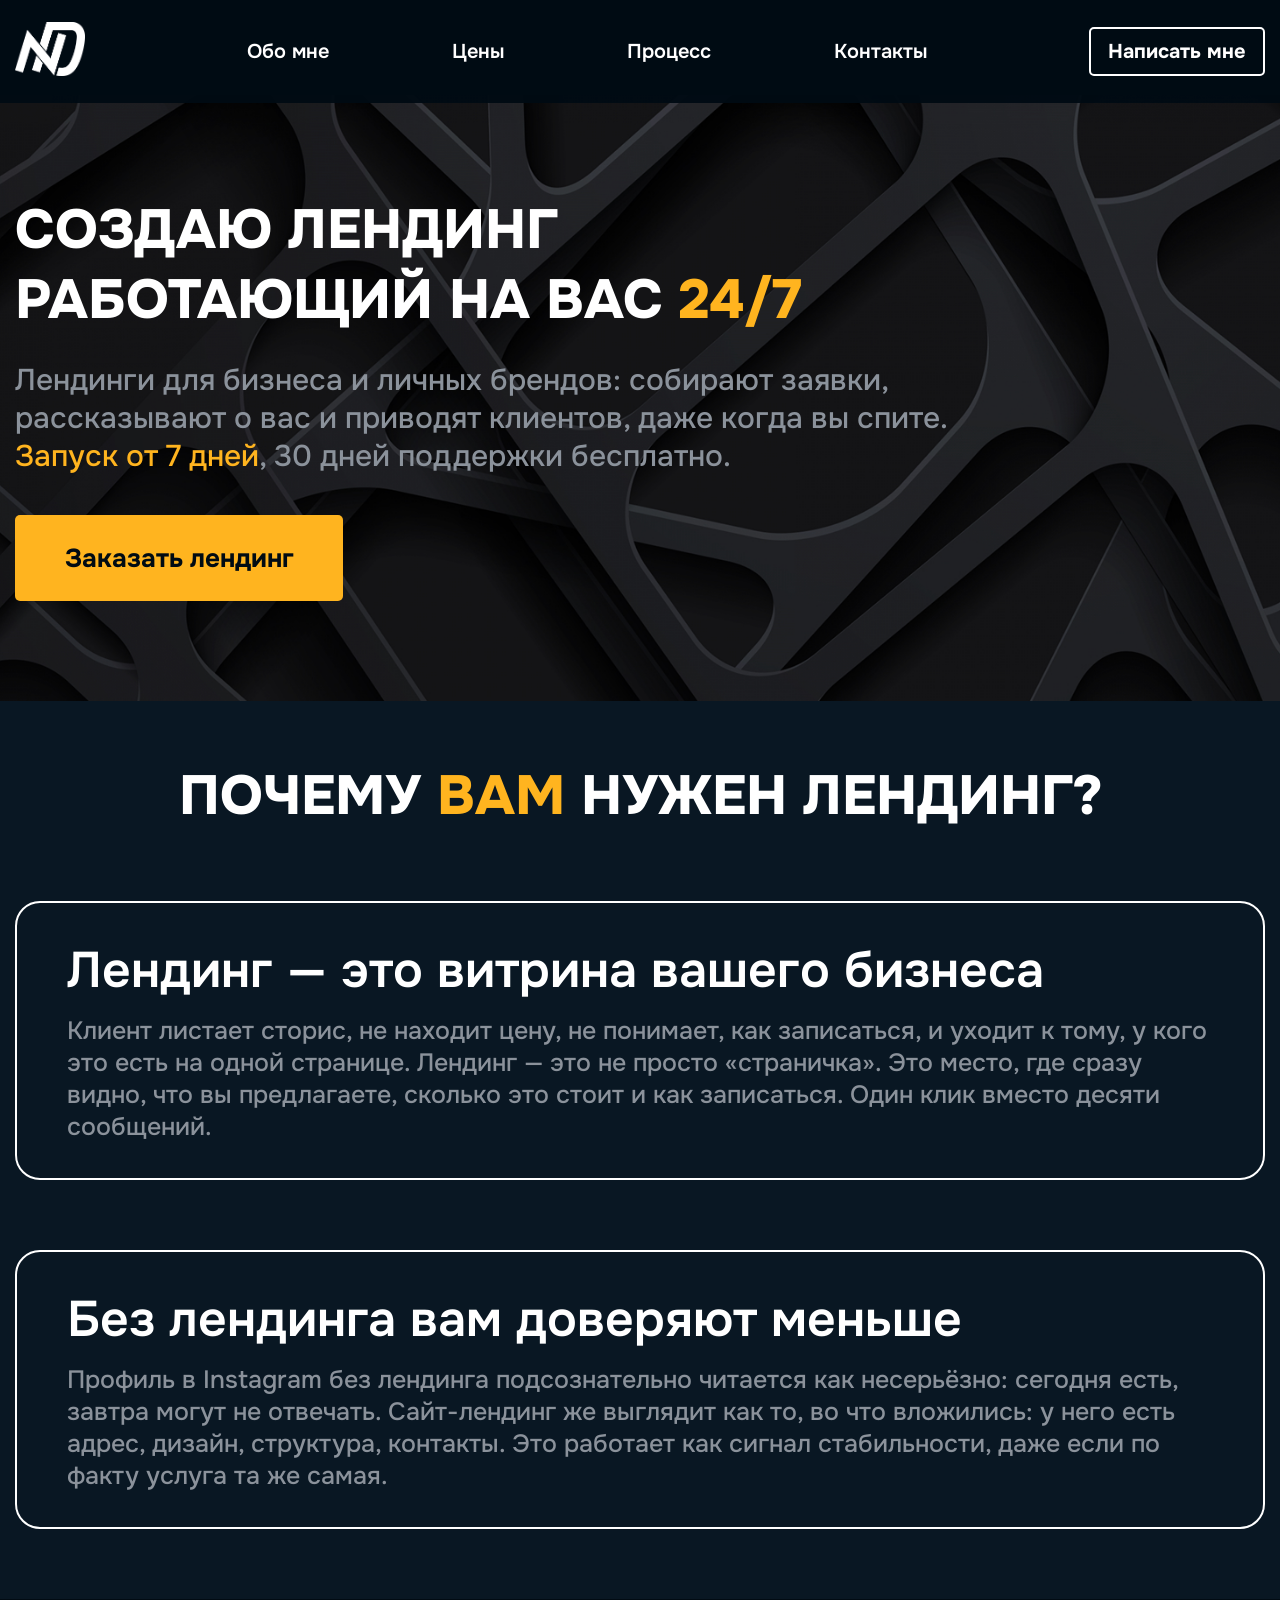
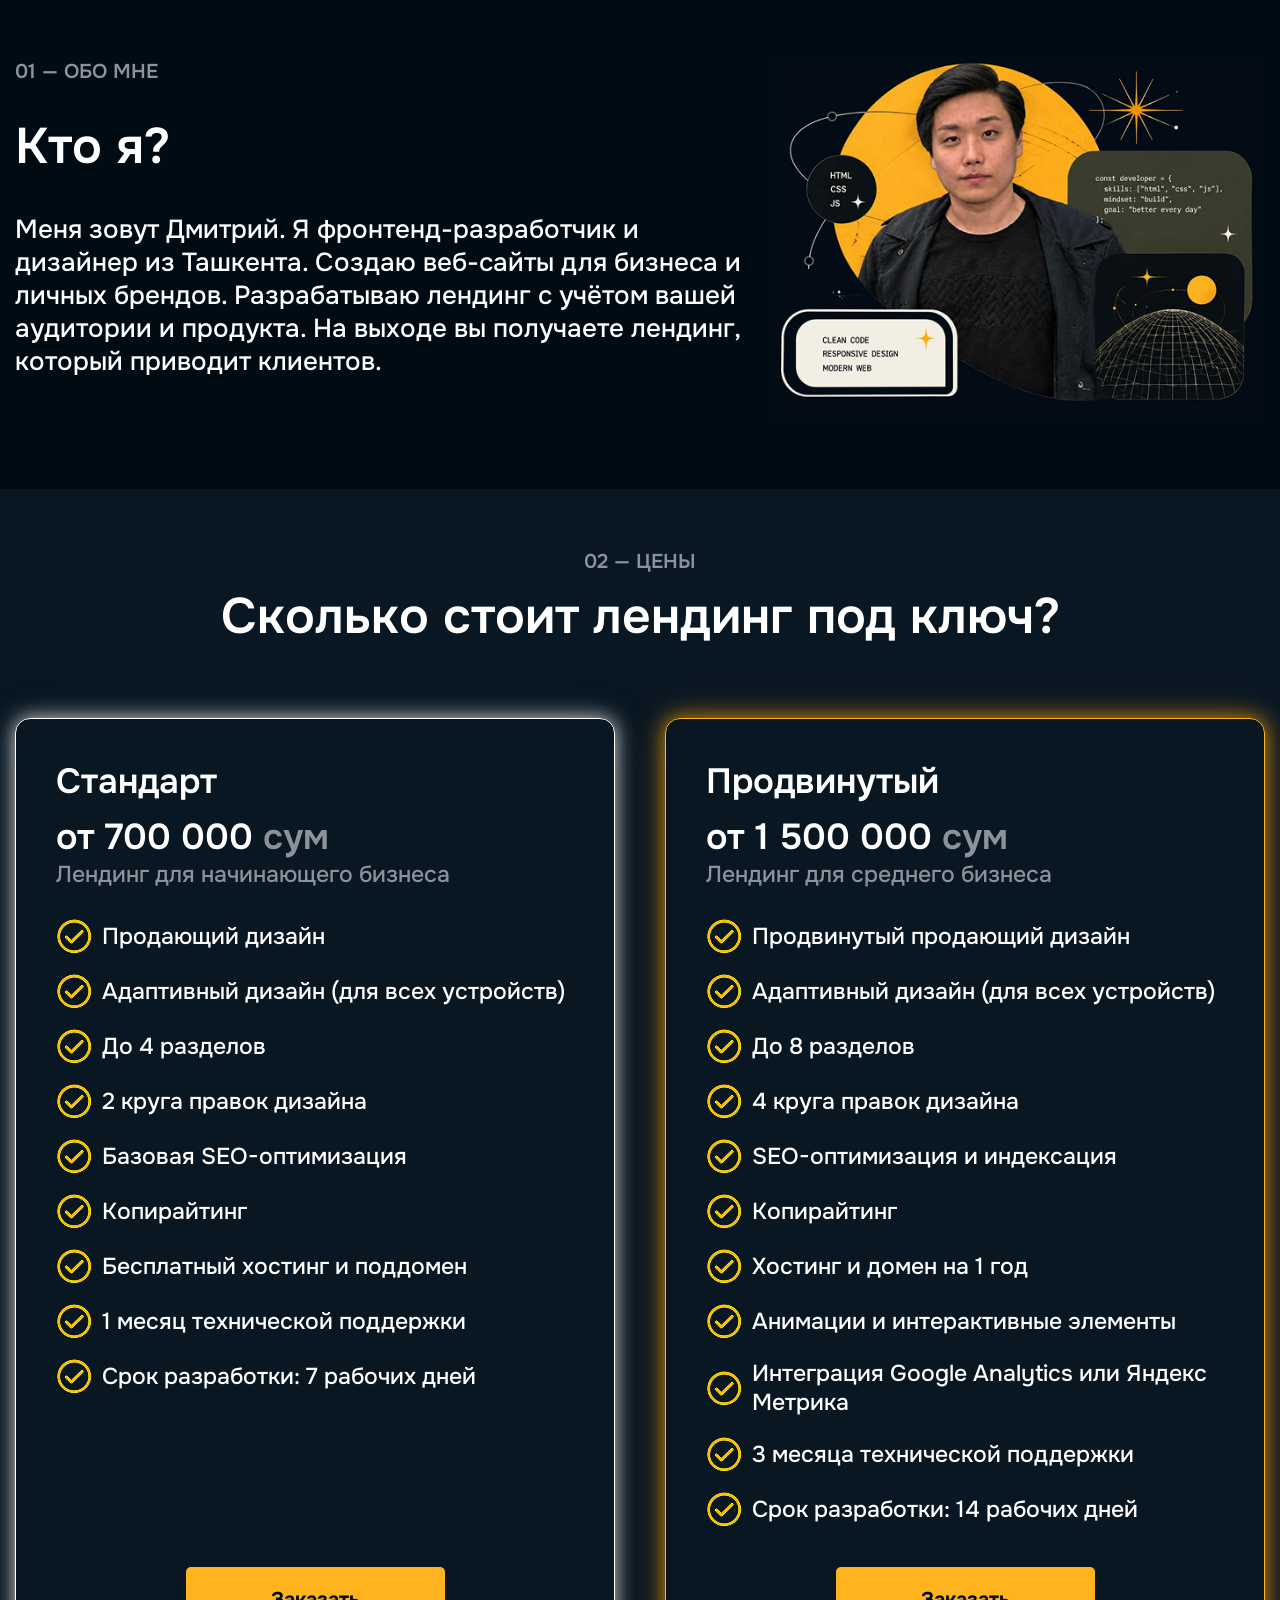
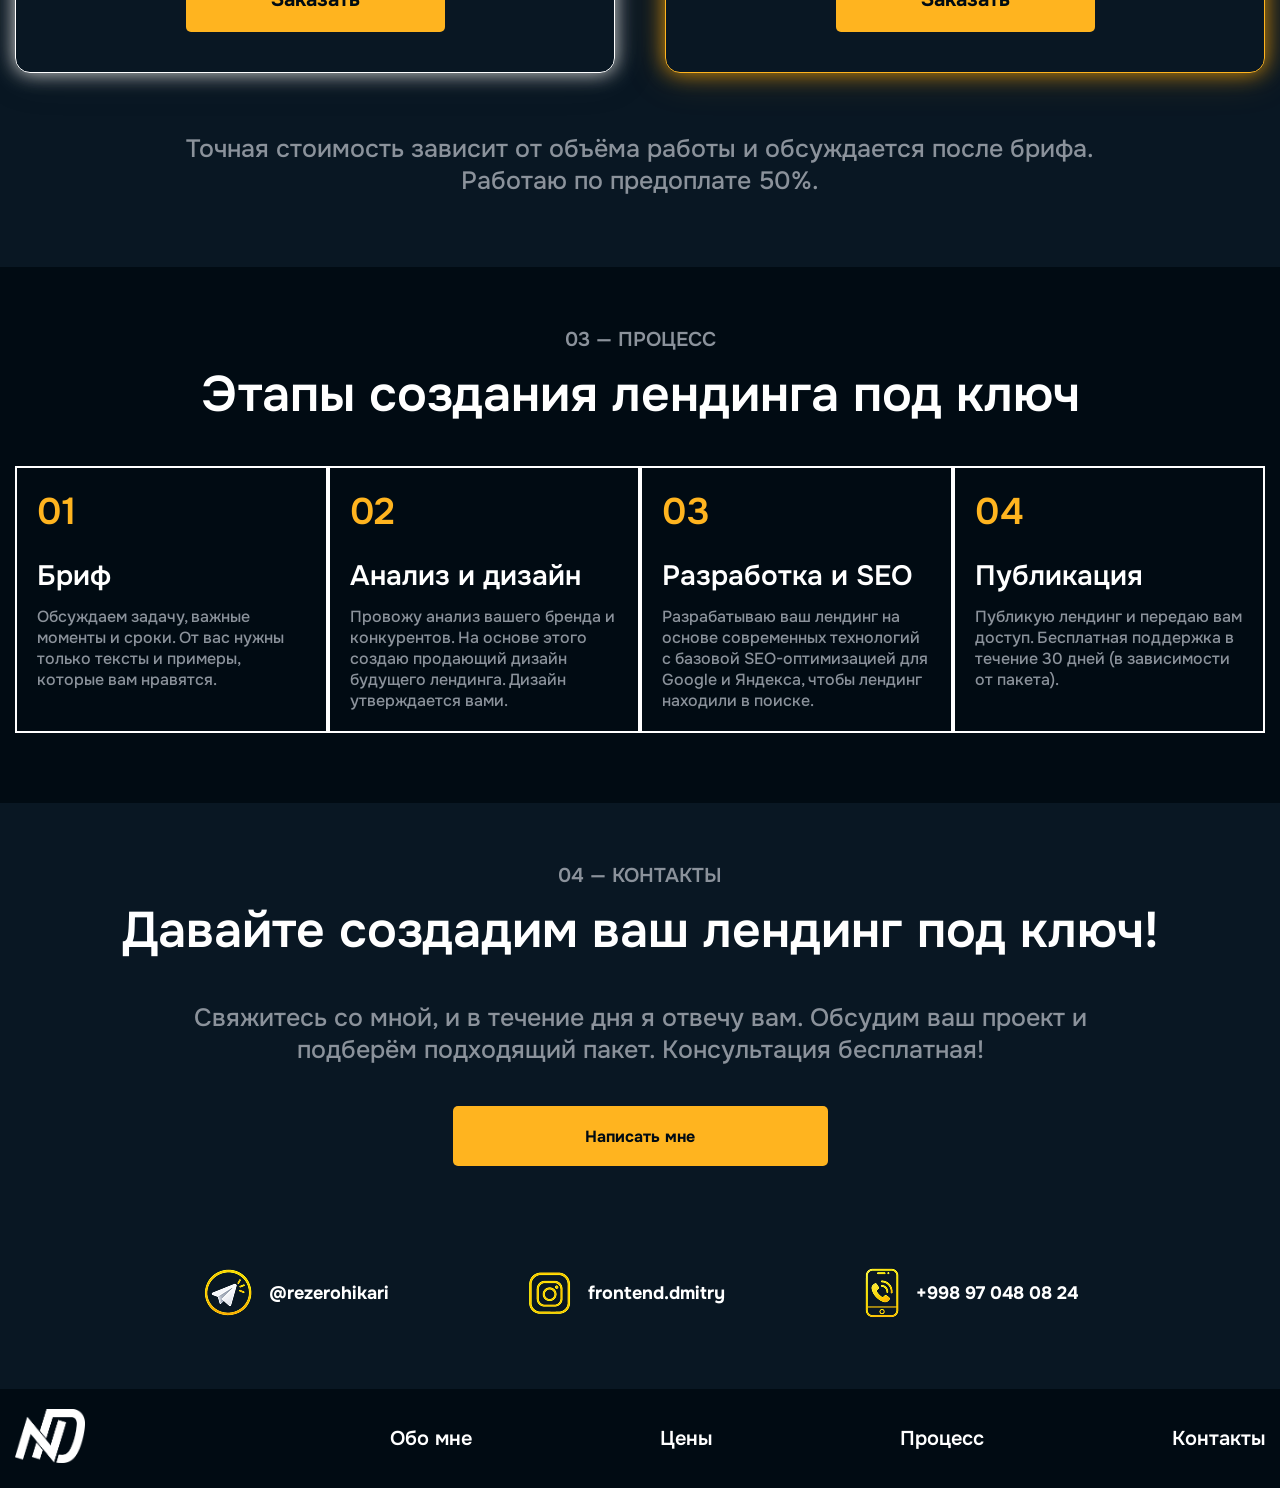
==== index.html @ b6988d95 "Fix the background and headings" ====
<!DOCTYPE html>
<html lang="ru">
<head>
    <meta charset="UTF-8">

    <meta name="google-site-verification" content="KIfWiP0WbK-60u3DD8FT5vbFdm4KnaUSmSQOxGqjL34" />
    
    <meta name="viewport" content="width=device-width, initial-scale=1.0">
    <title>Дмитрий Нам — Разработка лендингов под ключ в Ташкенте | Landing Page</title>
    <meta name="description" content="Фронтенд-разработчик и дизайнер создаёт лендинги для бизнеса: магазины, услуги, портфолио. Адаптивно, быстро, с SEO. Первая консультация бесплатна.">

    <link rel="icon" type="image/png" href="images/site-icon.png">

    <meta property="og:title" content="Дмитрий Нам — Разработка лендингов под ключ">
    <meta property="og:description" content="Создаю продающие лендинги для бизнеса и личных брендов.">
    <meta property="og:image" content="https://my-page-psi-red.vercel.app/images/preview.jpg">
    <meta property="og:url" content="https://my-page-psi-red.vercel.app/">
    <meta property="og:type" content="website">
    <link rel="canonical" href="https://my-page-psi-red.vercel.app/">
    <meta property="og:locale" content="ru_RU">

    <link rel="stylesheet" href="style.css">
    <link rel="stylesheet" href="media.css">

    <script type="application/ld+json">
    {
      "@context": "https://schema.org",
      "@type": "Person",
      "name": "Дмитрий Нам",
      "jobTitle": "Фронтенд-разработчик и дизайнер",
      "url": "https://my-page-psi-red.vercel.app/",
      "telephone": "+998970480824",
      "sameAs": [
        "https://t.me/rezerohikari",
        "https://instagram.com/frontend.dmitry"
      ]
    }
    </script>
</head>
<body>
    <header class="header">
        <div class="container header__container">
            <a href="index.html" class="header__logo-link"><img src="images/logo-light.png" alt="Нам Дмитрий" class="header__logo-img"></a>
            <button class="header__bars-btn" aria-label="Открыть меню">
                <img src="images/bars.png" class="header__bars-img" alt="">
            </button>
            <nav class="header__nav" aria-label="Основная навигация">
                <a href="#about" class="header__link">Обо мне</a>
                <!-- <a href="#portfolio" class="header__link">Портфолио</a> -->
                <a href="#pricing" class="header__link">Цены</a>
                <a href="#process" class="header__link">Процесс</a>
                <!-- <a href="#reviews" class="header__link">Отзывы</a> -->
                <a href="#contacts" class="header__link">Контакты</a>
            </nav>
            <a href="https://t.me/rezerohikari" class="header__chat-btn btn-primary" target="_blank" rel="noopener">Написать мне</a>
        </div>
    </header>

    <main>
        <section class="hero">
            <div class="container hero__container">
                <div class="hero__content">
                    <h1 class="hero__title">Создаю лендинг работающий на вас <span class="accent">24/7</span></h1>
                    <p class="hero__description">Лендинги для бизнеса и личных брендов: собирают заявки, рассказывают о вас и приводят клиентов, даже когда вы спите. <span class="accent">Запуск от 7 дней</span>, 30 дней поддержки бесплатно.</p>
                    <div class="hero__actions temporary-action">
                        <a href="https://t.me/rezerohikari" class="hero__btn hero__btn--primary" target="_blank" rel="noopener">Заказать лендинг</a>
                        <!-- <a href="#portfolio" class="hero__btn hero__btn--secondary">Мои проекты</a> -->
                    </div>
                </div>
            </div>
        </section>

        <section class="benefits section-primary">
            <div class="benefits__container container">
                <h2 class="benefits__title">Почему <span class="accent">вам</span> нужен лендинг?</h2>
                <div class="benefits__list">
                    <div class="benefits__item cursor-hover">
                        <h3 class="benefits__item-title">Лендинг — это витрина вашего бизнеса</h3>
                        <p class="benefits__item-description">Клиент листает сторис, не находит цену, не понимает, как записаться, и уходит к тому, у кого это есть на одной странице. Лендинг — это не просто «страничка». Это место, где сразу видно, что вы предлагаете, сколько это стоит и как записаться. Один клик вместо десяти сообщений.</p>
                    </div>

                    <div class="benefits__item cursor-hover">
                        <h3 class="benefits__item-title">Без лендинга вам доверяют меньше</h3>
                        <p class="benefits__item-description">Профиль в Instagram без лендинга подсознательно читается как несерьёзно: сегодня есть, завтра могут не отвечать. Сайт-лендинг же выглядит как то, во что вложились: у него есть адрес, дизайн, структура, контакты. Это работает как сигнал стабильности, даже если по факту услуга та же самая.</p>
                    </div>
                </div>
            </div>
        </section>

        <section class="about section-primary second-bg" id="about">
            <div class="container about__container">
                <div class="about__content">
                    <div class="about__info-block">
                        <p class="about__label label-primary">01 — ОБО МНЕ</p>
                        <h2 class="about__title title-primary">Кто я?</h2>
                        <p class="about__text">Меня зовут Дмитрий. Я фронтенд-разработчик и дизайнер из Ташкента. Создаю веб-сайты для бизнеса и личных брендов. Разрабатываю лендинг с учётом вашей аудитории и продукта. На выходе вы получаете лендинг, который приводит клиентов.</p>
                    </div>
                    <img src="images/about.png" alt="Дмитрий — фронтенд-разработчик и дизайнер лендингов из Ташкента" class="about__img">
                </div>

            </div>
        </section>
<!-- 
        <section class="portfolio section-primary" id="portfolio">
            <div class="portfolio__container container">
                <p class="portfolio__label label-primary">02 — ПОРТФОЛИО</p>
                <h2 class="portfolio__title title-primary">Мои проекты</h2>

                <div class="portfolio__grid">
                    <div class="portfolio__column">
                        <article class="project-card cursor-hover">
                            <div class="project-card__img-box">
                                <img src="images/project-urban.jpg" alt="Лендинг Urban Loom" class="project-card__img">
                                <div class="project-card__img-bg">
                                    <a href="#" class="project-card__img-link btn-primary">Посетить</a>
                                </div>
                            </div>
                            <div class="project-card__info">
                                <h3 class="project-card__title accent">URBAN LOOM</h3>
                                <p class="project-card__category">магазин одежды</p>
                                <p class="project-card__description">Каталог-лендинг с фильтром по категориям (худи, футболки, аксессуары), карточками товаров и кнопкой быстрого заказа через Telegram-бота вместо корзины и оплаты. </p>
                            </div>
                        </article>
                    </div>

                    <div class="portfolio__column">
                        <article class="project-card cursor-hover">
                            <div class="project-card__img-box">
                                <img src="images/project-alina.jpg" alt="Лендинг Alina Studio" class="project-card__img">
                                <div class="project-card__img-bg">
                                    <a href="#" class="project-card__img-link btn-primary">Посетить</a>
                                </div>
                            </div>
                            <div class="project-card__info">
                                <h3 class="project-card__title accent">Alina Studio</h3>
                                <p class="project-card__category">дизайнер</p>
                                <p class="project-card__description">Персональная страница-портфолио с галереей проектов до/после, фильтром по типу работ, формой заявки на консультацию с отправкой в Telegram и разделом отзывов клиентов.</p>
                            </div>
                        </article>
                    </div>

                    <div class="portfolio__column portfolio__column--last">
                        <article class="project-card cursor-hover project-card--last">
                            <div class="project-card__img-box">
                                <img src="images/project-coffe.jpg" alt="Лендинг Camden Coffee" class="project-card__img">
                                <div class="project-card__img-bg">
                                    <a href="#" class="project-card__img-link btn-primary">Посетить</a>
                                </div>
                            </div>
                            <div class="project-card__info">
                                <h3 class="project-card__title accent">Camden Coffee</h3>
                                <p class="project-card__category">кофейня</p>
                                <p class="project-card__description">Лендинг с меню (кофе, десерты, завтраки) с ценами и фото, интерактивной картой с адресом и часами работы, кнопкой брони столика через Telegram.</p>
                            </div>
                        </article>
                    </div>
                </div>
            </div>
        </section> -->

        <section class="pricing section-primary" id="pricing">
            <div class="pricing__container container">
                <p class="pricing__label label-primary">02 — ЦЕНЫ</p>
                <h2 class="pricing__title title-primary">Сколько стоит лендинг под ключ?</h2>

                <div class="pricing__grid">
                    <article class="pricing-card">
                        <h3 class="pricing-card__title">Стандарт</h3>
                        <p class="pricing-card__price">от 700 000 <span class="pricing-card__muted">сум</span></p>
                        <p class="pricing-card__description">Лендинг для начинающего бизнеса</p>

                        <ul class="pricing-card__list">
                            <li class="pricing-card__item">Продающий дизайн</li>
                            <li class="pricing-card__item">Адаптивный дизайн (для всех устройств)</li>
                            <li class="pricing-card__item">До 4 разделов</li>
                            <li class="pricing-card__item">2 круга правок дизайна</li>
                            <li class="pricing-card__item">Базовая SEO-оптимизация</li>
                            <li class="pricing-card__item">Копирайтинг</li>
                            <li class="pricing-card__item">Бесплатный хостинг и поддомен</li>
                            <li class="pricing-card__item">1 месяц технической поддержки</li>
                            <li class="pricing-card__item">Срок разработки: 7 рабочих дней</li>
                        </ul>

                        <a href="https://t.me/rezerohikari" class="pricing-card__btn btn-primary pricing-card__btn--first" target="_blank" rel="noopener">Заказать</a>
                    </article>

                    <article class="pricing-card pricing-card--accent">
                        <h3 class="pricing-card__title">Продвинутый</h3>
                        <p class="pricing-card__price">от 1 500 000 <span class="pricing-card__muted">сум</span></p>
                        <p class="pricing-card__description">Лендинг для среднего бизнеса</p>

                        <ul class="pricing-card__list">
                            <li class="pricing-card__item">Продвинутый продающий дизайн</li>
                            <li class="pricing-card__item">Адаптивный дизайн (для всех устройств)</li>
                            <li class="pricing-card__item">До 8 разделов</li>
                            <li class="pricing-card__item">4 круга правок дизайна</li>
                            <li class="pricing-card__item">SEO-оптимизация и индексация</li>
                            <li class="pricing-card__item">Копирайтинг</li>
                            <li class="pricing-card__item">Хостинг и домен на 1 год</li>
                            <li class="pricing-card__item">Анимации и интерактивные элементы</li>
                            <li class="pricing-card__item">Интеграция Google Analytics или Яндекс Метрика</li>
                            <li class="pricing-card__item">3 месяца технической поддержки</li>
                            <li class="pricing-card__item">Срок разработки: 14 рабочих дней</li>
                        </ul>

                        <a href="https://t.me/rezerohikari" class="pricing-card__btn btn-primary" target="_blank" rel="noopener">Заказать</a>
                    </article>
                </div>

                <p class="pricing__note">Точная стоимость зависит от объёма работы и обсуждается после брифа. Работаю по предоплате 50%.</p>
            </div>
        </section>

        <section class="process section-primary second-bg" id="process">
            <div class="process__container container">
                <p class="process__label label-primary">03 — ПРОЦЕСС</p>
                <h2 class="process__title title-primary">Этапы создания лендинга под ключ</h2>
                <ol class="process__steps">
                    <li class="process__step">
                        <span class="process__step-number">01</span>
                        <h3 class="process__step-title">Бриф</h3>
                        <p class="process__step-description">Обсуждаем задачу, важные моменты и сроки. От вас нужны только тексты и примеры, которые вам нравятся.</p>
                    </li>
                    <li class="process__step">
                        <span class="process__step-number">02</span>
                        <h3 class="process__step-title">Анализ и дизайн</h3>
                        <p class="process__step-description">Провожу анализ вашего бренда и конкурентов. На основе этого создаю продающий дизайн будущего лендинга. Дизайн утверждается вами.</p>
                    </li>
                    <li class="process__step">
                        <span class="process__step-number">03</span>
                        <h3 class="process__step-title">Разработка и SEO</h3>
                        <p class="process__step-description">Разрабатываю ваш лендинг на основе современных технологий с базовой SEO-оптимизацией для Google и Яндекса, чтобы лендинг находили в поиске.</p>
                    </li>
                    <li class="process__step">
                        <span class="process__step-number">04</span>
                        <h3 class="process__step-title">Публикация</h3>
                        <p class="process__step-description">Публикую лендинг и передаю вам доступ. Бесплатная поддержка в течение 30 дней (в зависимости от пакета).</p>
                    </li>
                </ol>
            </div>
        </section>

        <!-- <section class="reviews section-primary second-bg" id="reviews">
            <div class="reviews__container container">
                <p class="reviews__label label-primary">05 — ОТЗЫВЫ</p>
                <h2 class="reviews__title title-primary">Отзывы заказчиков</h2>

                <div class="reviews__slider slider">
                    <div class="reviews__slider-track track">
                        <div class="reviews__slider-item item">
                            <article class="review">
                                <header class="review__header">
                                    <img src="images/review-man.png" alt="Ангелина" class="review__avatar">
                                    <div class="review__author">
                                        <p class="review__name">Ангелина</p>
                                        <p class="review__role">Маркетолог</p>
                                    </div>
                                    <img src="images/quotes.png" alt="" class="review__quotte-icon">
                                </header>

                                <blockquote class="review__text">“Заказывала лендинг для студии. Дмитрий сам предложил структуру, всё объяснил и сдал сайт в срок. Через неделю после запуска пошли первые заявки.”</blockquote>
                            </article>
                        </div>
                        <div class="reviews__slider-item item">
                            <article class="review">
                                <header class="review__header">
                                    <img src="images/review-girl.png" alt="Ангелина" class="review__avatar">
                                    <div class="review__author">
                                        <p class="review__name">Тимур</p>
                                        <p class="review__role">Фотограф</p>
                                    </div>
                                    <img src="images/quotes.png" alt="" class="review__quotte-icon">
                                </header>

                                <blockquote class="review__text">“Нужна была страница, где будут мои работы и контакты. Получилось аккуратно и понятно, а на телефоне выглядит так же хорошо, как на компьютере. Правки внёс быстро.”</blockquote>
                            </article>
                        </div>
                    </div>

                    <div class="reviews__slider-actions actions">
                        <button class="reviews__slider-btn prev-btn"><img src="images/btn-prev.png" alt="Назад" class="reviews__slider-icon"></button>
                        <button class="reviews__slider-btn next-btn"><img src="images/btn-next.png" alt="Вперед" class="reviews__slider-icon"></button>
                    </div>
                </div>
            </div>
        </section> -->

        <section class="contacts section-primary" id="contacts">
            <div class="contacts__container container">
                <p class="contacts__label label-primary">04 — КОНТАКТЫ</p>
                <h2 class="contacts__title title-primary">Давайте создадим ваш лендинг под ключ!</h2>
                <p class="contacts__subtitle">Свяжитесь со мной, и в течение дня я отвечу вам. Обсудим ваш проект и подберём подходящий пакет. Консультация бесплатная!</p>
                <div class="contacts__actions temporary-action">
                    <a href="https://t.me/rezerohikari" class="contacts__btn btn-primary contacts__btn--accent" target="_blank" rel="noopener">Написать мне</a>
                    <!-- <a href="#portfolio" class="contacts__btn btn-primary">Посмотреть проекты</a> -->
                </div>

                <ul class="contacts__list">
                    <li class="contacts__item">
                        <img src="images/contacts-telegram.png" alt="" class="contacts__icon">
                        <a href="https://t.me/rezerohikari" class="contacts__link" target="_blank" rel="noopener">@rezerohikari</a>
                    </li>

                    <li class="contacts__item">
                        <img src="images/contacts-instagram.png" alt="" class="contacts__icon">
                        <a href="https://www.instagram.com/frontend.dmitry" class="contacts__link" target="_blank" rel="noopener">frontend.dmitry</a>
                    </li>

                    <li class="contacts__item">
                        <img src="images/contacts-phone.png" alt="" class="contacts__icon">
                        <a href="tel:+998970480824" class="contacts__link">+998 97 048 08 24</a>
                    </li>
                </ul>
            </div>
        </section>
    </main>

    <footer class="footer second-bg">
        <div class="footer__container container">
            <a href="index.html" class="footer__logo-link"><img src="images/logo-light.png" alt="Нам Дмитрий" class="footer__logo-img"></a>
            <nav class="footer__nav" aria-label="Навигация в подвале сайта">
                <a href="#about" class="footer__link">Обо мне</a>
                <!-- <a href="#portfolio" class="footer__link">Портфолио</a> -->
                <a href="#pricing" class="footer__link">Цены</a>
                <a href="#process" class="footer__link">Процесс</a>
                <!-- <a href="#reviews" class="footer__link">Отзывы</a> -->
                <a href="#contacts" class="footer__link">Контакты</a>
            </nav>
        </div>
    </footer>
    <script src="script.js"></script>
</body>
</html>
---- style.css ----
@font-face {
    font-family: 'Onest';
    src: url(fonts/Onest-Regular.ttf) format('truetype');
    font-weight: 400;
}

@font-face {
    font-family: 'Onest';
    src: url(fonts/Onest-Medium.ttf) format('truetype');
    font-weight: 500;
}

@font-face {
    font-family: 'Onest';
    src: url(fonts/Onest-Bold.ttf) format('truetype');
    font-weight: 700;
}

@font-face {
    font-family: 'Onest';
    src: url(fonts/Onest-SemiBold.ttf) format('truetype');
    font-weight: 600;
}

@font-face {
    font-family: 'Onest';
    src: url(fonts/Onest-ExtraBold.ttf) format('truetype');
    font-weight: 800;
}

:root {
    --bg-primary: #010B13;
    --bg-secondary: #091723;
    --accent: #FFB41F;
    --text-muted: #8B929B;
    --text-primary: #fff;
    --slide-preview: 1;
}

* {
    margin: 0;
    padding: 0;
    box-sizing: border-box;
    font-family: inherit;
}

ul, ol, li {
    list-style: none;
}

a {
    text-decoration: none;
}

body {
    font-family: "Onest";
    background: var(--bg-secondary);
    padding-top: 95px;
    color: var(--text-muted);
    font-weight: 500;
}

.section-primary {
    padding: 40px 0 50px;
}

.container {
    max-width: 1280px;
    padding: 0 15px;
    margin: 0 auto;
}

.btn-primary {
    padding: 10px 17px;
    background: none;
    border: 2px solid var(--text-primary);
    border-radius: 5px;
    color: var(--text-primary);
    font-weight: 700;
    font-size: 20px;
    transition: 0.3s;
    cursor: pointer;
}

.label-primary {
    font-size: 20px;
    font-weight: 600;
    text-align: center;
}

.title-primary {
    font-size: 35px;
    font-weight: 600;
    color: var(--text-primary);
    margin: 10px 0 40px;
    text-align: center;
}

.second-bg {
    background: var(--bg-primary);
}

.cursor-hover {
    transition: 0.3s;
}

.cursor-hover:hover {
    border-color: var(--accent);
    box-shadow: 
    0 0 20px rgba(255, 165, 0, 0.5),
    0 0 40px rgba(255, 165, 0, 0.25);
    transform: scale(1.03);
}

.slider {
    overflow: hidden;
}

.track {
    display: flex;
    transition: 0.3s;
}

.item {
    width: 100%;
    flex-shrink: 0;
    display: flex;
    justify-content: center;
    align-items: center;
}


/* header------------------------------------------------ */
.header__chat-btn {display: none;}

.header {
    background: #010b13f3;
    width: 100%;
    padding-top: 18px;
    position: fixed;
    left: 0;
    top: 0;
    z-index: 999;
}

.header__bars-btn {
    background: none;
    border: none;
    margin-right: 15px;
    cursor: pointer;
}

.header__container {
    display: flex;
    align-items: center;
    flex-wrap: wrap;
    justify-content: space-between;
    padding: 0;
}

.header__nav {
    width: 100%;
    margin-top: 18px;
    display: flex;
    flex-direction: column;
    height: 0;
    overflow: hidden;
    transition: 0.5s;
}

.header__link {
    padding: 16px;
    border-bottom: 2px solid var(--text-muted);
    color: var(--text-primary);
    font-size: 20px;
    font-weight: 600;
    cursor: pointer;
    transition: 0.3s;
}

.header__link:hover {
    color: var(--accent);
}

.header__link:first-child {
    border-top: 2px solid var(--text-muted);
}

.header__logo-link {
    margin-left: 15px;
}

.header__logo-img,
.footer__logo-img {
    width: 70px;

}
.header__bars-img {
    width: 50px;
}


/* hero------------------------------------------------ */

.hero {
    background: url(images/hero-bg.jpg) center center / cover no-repeat;
    padding: 60px 0;
}

.hero__title {
    color: var(--text-primary);
    text-transform: uppercase;
    font-size: 34px;
    font-weight: 800;
    max-width: 580px;
}

.accent {
    color: var(--accent);
}

.hero__description {
    font-size: 22px;
    margin: 26px 0 40px;
}

.hero__btn {
    background: none;
    border: 3px solid var(--text-primary);
    width: 45%;
    height: 55px;
    display: flex;
    align-items: center;
    justify-content: center;
    border-radius: 5px;
    font-weight: 700;
    color: var(--text-primary);
}

.hero__btn--primary {
    border: none;
    background: var(--accent);
    color: var(--bg-primary);
}

.hero__actions {
    display: flex;
    justify-content: space-between;
}

.hero__content {
    max-width: 934px;
}


/* benefits------------------------------------------------ */
.benefits__title {
    font-size: 32px;
    font-weight: 800;
    color: var(--text-primary);
    text-align: center;
    text-transform: uppercase;
}

.benefits__item {
    padding: 23px 16px;
    border: 2px solid var(--text-primary);
    border-radius: 25px;
    margin-top: 25px;
}

.benefits__item-title {
    font-size: 24px;
    font-weight: 600;
    color: var(--text-primary);
}

.benefits__item-description {
    margin-top: 13px;
}


/* about------------------------------------------------ */
.about__text {
    font-size: 18px;
    color: var(--text-primary);
    margin-bottom: 34px;
}

.about__img {
    width: 100%;
    height: auto;
    display: block;
    max-width: 500px;
    margin: 0 auto;
}


/* portfolio------------------------------------------------ */

.project-card__img {
    width: 100%;
    height: auto;
    display: block;
}

.project-card {
    border-radius: 15px;
    overflow: hidden;
    border: 1px solid var(--text-primary);
}

.project-card__info {
    padding: 15px;
}

.project-card__title,
.project-card__category {
    font-size: 22px;
    font-weight: 600;
    line-height: 25px;
}

.project-card__category {
    color: var(--text-primary);
    margin-bottom: 15px;
}

.portfolio__column:not(:last-child) {
    margin-bottom: 40px;
}

.project-card__img-box {
    position: relative;
}

.project-card__img-bg {
    position: absolute;
    width: 100%;
    height: 100%;
    top: 0;
    left: 0;
    background: #010b13a0;
    display: flex;
    justify-content: center;
    align-items: end;
    opacity: 0;
    transition: 0.3s;
}

.project-card__img-link {
    margin-bottom: 25px;
    background: var(--accent);
    color: var(--bg-primary);
    border: none;
    pointer-events: none;
    padding: 10px 50px;
}

.project-card:hover .project-card__img-bg {
    opacity: 1;
}

.project-card:hover .project-card__img-link {
    pointer-events: auto;
}


/* pricing------------------------------------------------ */
.pricing-card {
    padding: 25px;
    border: 1px solid var(--text-primary);
    border-radius: 15px;
    box-shadow: 
    0 0 20px rgba(229, 228, 226, 0.936),
    0 0 40px rgba(69, 67, 64, 0.25);
    transition: 0.3s;
}

.pricing-card:hover {
    transform: scale(1.03);
}

.pricing-card__title {
    font-size: 28px;
    font-weight: 600;
    color: var(--text-primary);
}

.pricing-card__price {
    font-size: 30px;
    font-weight: 600;
    color: var(--text-primary);
    margin-top: 10px;
}

.pricing-card__muted {
    color: var(--text-muted);
}

.pricing-card__list {
    margin-top: 30px;
}

.pricing-card__item {
    color: var(--text-primary);
    display: flex;
    align-items: center;
    font-size: 16px;
}

.pricing-card__item:not(:last-child) {
    margin-bottom: 20px;
}

.pricing-card__item::before {
    content: url(images/pricing-icon.png);
    line-height: 0;
    margin-right: 10px;
}

.pricing-card__btn {
    margin: 40px auto 0;
    display: block;
    width: 50%;
    display: flex;
    justify-content: center;
    color: var(--bg-primary);
    background: var(--accent);
    border: none;
}

.pricing-card--accent {
    border-color: var(--accent);
    box-shadow: 
    0 0 20px rgba(255, 166, 0, 0.732),
    0 0 40px rgba(255, 165, 0, 0.25);
    margin-top: 40px;
}

.pricing__note {
    margin-top: 50px;
    text-align: center;
}

.pricing__grid {
    margin-top: 40px;
}

.pricing-card__btn:hover {
    background: var(--text-primary);
}


/* process------------------------------------------------ */
.process__step {
    padding: 20px;
    border: 2px solid var(--text-primary);
    transition: 0.3s;
}

.process__step-number {
    font-weight: 600;
    font-size: 37px;
    color: var(--accent);
}

.process__step-title {
    font-weight: 600;
    font-size: 28px;
    margin: 23px 0 12px;
    color: var(--text-primary);
}

.process__step:hover {
    background: var(--accent);
}

.process__step:hover .process__step-title,
.process__step:hover .process__step-number,
.process__step:hover .process__step-description {
    color: var(--bg-primary);
}


/* reviwes------------------------------------------------ */
.review {
    border: 2px solid var(--text-primary);
    border-radius: 10px;
    padding: 15px;
}

.review__header {
    display: flex;
    align-items: center;
    margin-bottom: 20px;
}

.review__avatar {
    height: 50px;
    margin-right: 10px;
}


.review__quotte-icon {
    height: 30px;
    margin-left: auto;
}

.review__name {
    color: var(--accent);
}

.review__role {
    color: var(--text-primary);
}

.reviews__slider-btn {
    border: 3px solid var(--accent);
    border-radius: 50%;
    height: 80px;
    width: 80px;
    display: flex;
    justify-content: center;
    align-items: center;
    background: none;
    transition: 0.3s;
}

.reviews__slider-btn:hover {
    border-color: var(--text-primary);
}

.reviews__slider-actions {
    margin: 40px auto 0;
    width: 210px;
    display: flex;
    justify-content: space-between;
}


/* contacts------------------------------------------------ */
.contacts__title {
    font-size: 30px;
}

.contacts__subtitle {
    font-size: 20px;
    text-align: center;
}

.contacts__btn {
    width: 45%;
    display: block;
    font-size: 16px;
    display: flex;
    justify-content: center;
    align-items: center;
    text-align: center;
}

.contacts__actions {
    display: flex;
    justify-content: space-between;
    margin-top: 40px;
}

.contacts__btn--accent {
    background: var(--accent);
    color: var(--bg-primary);
    border: none;
}

.contacts__link {
    color: var(--text-primary);
    font-weight: 700;
    font-size: 18px;
    margin-left: 15px;
}

.contacts__item {
    display: flex;
    align-items: center;
}

.contacts__item:not(:last-child) {
    margin-bottom: 20px;
}

.contacts__list {
    width: 241px;
    margin: 0 auto;
    margin-top: 50px;
}


/* footer------------------------------------------------ */
.footer {
    padding: 20px 0;
}

.footer__container {
    display: flex;
    justify-content: center;
}

.footer__nav {
    display: none;
}




.temporary-action {
    justify-content: center;
}
---- media.css ----
@media (min-width: 480px) {
    .contacts__btn {
        height: 60px;
    }
}

@media (min-width: 640px) {
    .portfolio__grid {
        display: grid;
        grid-template-columns: 1fr 1fr;
        gap: 20px;
    }

    .portfolio__column--last {
        grid-column: 1 / span 2;
        justify-items: center;
    }

    .project-card--last {
        width: 50%;
    }

    .portfolio .portfolio__column {
        margin: 0;
    }

    .project-card {
        height: 440px;
    }

    .project-card__info {
        padding: 20px;
    }

    .pricing-card__title {
        font-size: 35px;
    }

    .pricing-card__price {
        font-size: 36px;
    }

    .pricing-card__description,
    .pricing-card__item {
        font-size: 23px;
    }

    .pricing-card__btn {
        padding: 20px 0;
    }

    .pricing__note {
        font-size: 25px;
    }

    .process__steps {
        display: grid;
        grid-template-columns: 1fr 1fr;
    }

    .review__name,
    .review__role {
        font-size: 28px;
    }

    .review__text {
        font-size: 23px;
    }

    .review__avatar {
        height: 75px;
    }

    .review__quotte-icon {
        height: 40px;
    }

    .review {
        padding: 25px;
    }

    .contacts__btn {
        width: 30%;
        margin: 0 20px;
    }

    .contacts__actions {
        justify-content: center;
    }

    .contacts__list {
        display: flex;
        justify-content: space-between;
        align-items: center;
        width: 100%;
        margin-top: 100px;
    }

    .contacts .contacts__item {
        margin: 0;
    }
}

@media (min-width: 768px) {
    .title-primary {
        font-size: 50px;
    }

    .hero__actions {
        justify-content: start;
    }

    .hero__btn--primary {
        margin-right: 60px;
    }

    .hero__btn {
        width: 300px;
        height: 75px;
        font-size: 25px;
    }

    .hero__title {
        font-size: 44px;
        max-width: 628px;
    }

    .hero__description {
        font-size: 27px;
    }

    .hero {
        padding: 80px 0;
    }

    .benefits__title {
        font-size: 40px;
    }

    .benefits__item-title {
        font-size: 35px;
    }

    .benefits__item-description {
        font-size: 20px;
    }

    .benefits__item {
        margin-top: 40px;
        padding: 30px 20px;
    }

    .about__text {
        font-size: 20px;
        margin: 0;
    }

    .about__img {
        max-width: none;
    }

    .about__content {
        display: grid;
        grid-template-columns: 1.5fr 1fr;
        gap: 20px;
        align-items: center;
    }

    .about__title,
    .about__label {
        text-align: left;
    }

    .about__title {
        margin: 30px 0 35px;
    }

    .portfolio__grid {
        grid-template-columns: repeat(3, 1fr);
    }

    .portfolio__column--last {
        grid-column: auto;
    }

    .project-card--last {
        width: auto;
    }

    .pricing__grid {
        display: grid;
        grid-template-columns: 1fr 1fr;
        gap: 20px;
    }

    .pricing-card--accent {
        margin: 0;
    }

    .pricing-card {
        display: flex;
        flex-direction: column;
    }

    .pricing-card__btn--first {
        margin-top: auto;
    }

    .contacts__subtitle {
        font-size: 25px;
        max-width: 931px;
        margin: 0 auto;
    }

    .footer__nav {
        display: flex;
        justify-content: space-between;
        width: 80%;
    }

    .footer__link {
        color: var(--text-primary);
        font-weight: 600;
        transition: 0.3s color;
        font-size: 20px;
    }

    .footer__link:hover {
        color: var(--accent);
    }

    .footer__container {
        justify-content: space-between;
        align-items: center;
    }
}

@media (min-width: 1024px) {
    .section-primary {
        padding: 60px 0 70px;
    }

    .title-primary {
        font-size: 50px;
    }

    .header {
        padding: 22px 0;
    }

    .header__container {
        padding: 0 15px;
    }

    .header__logo-link {
        margin: 0;
    }

    .header__nav {
        height: auto !important;
        margin: 0;
        flex-direction: row;
        width: 680px;
        justify-content: space-between;
    }

    .header__link {
        padding: 0;
        border: none !important;
    }

    .header__bars-btn {display: none;}
    .header__chat-btn {display: block;}

    .header__chat-btn:hover {
        background: var(--text-primary);
        color: var(--bg-primary);
    }

    .hero__btn {
        width: 328px;
        height: 86px;
        font-size: 26px;
    }

    .hero__title {
        font-size: 55px;
        max-width: 100%;
    }

    .hero__description {
        font-size: 30px;
    }

    .hero {
        padding: 100px 0;
    }

    .benefits__title {
        font-size: 55px;
    }

    .benefits__item {
        margin-top: 70px;
        padding: 35px 50px;
    }

    .benefits__item-title {
        font-size: 50px;
    }

    .benefits__item-description {
        font-size: 25px;
    }
    
    .about__content {
        align-items: start;
    }

    .about__text {
        font-size: 26px;
    }

    .project-card {
        height: 460px;
    }

    .pricing__grid {
        gap: 50px;
    }

    .pricing-card {
        padding: 40px;
    }

    .pricing__grid {
        margin-top: 70px;
    }

    .pricing__note {
        max-width: 930px;
        margin: 60px auto 0;
    }

    :root {
            --slide-preview: 2;
    }

    .item {
        width: 50%;
    }

    .review {
        margin: 0 10px;
        height: 296px;
    }

    .contacts__list {
        width: 70%;
    }

    .footer__nav {
        width: 70%;
    }

}

@media (min-width: 1280px) {
    .process__steps {
        grid-template-columns: repeat(4, 1fr);
    }
}

@media (min-width: 1536px) { /* большие экраны */ }
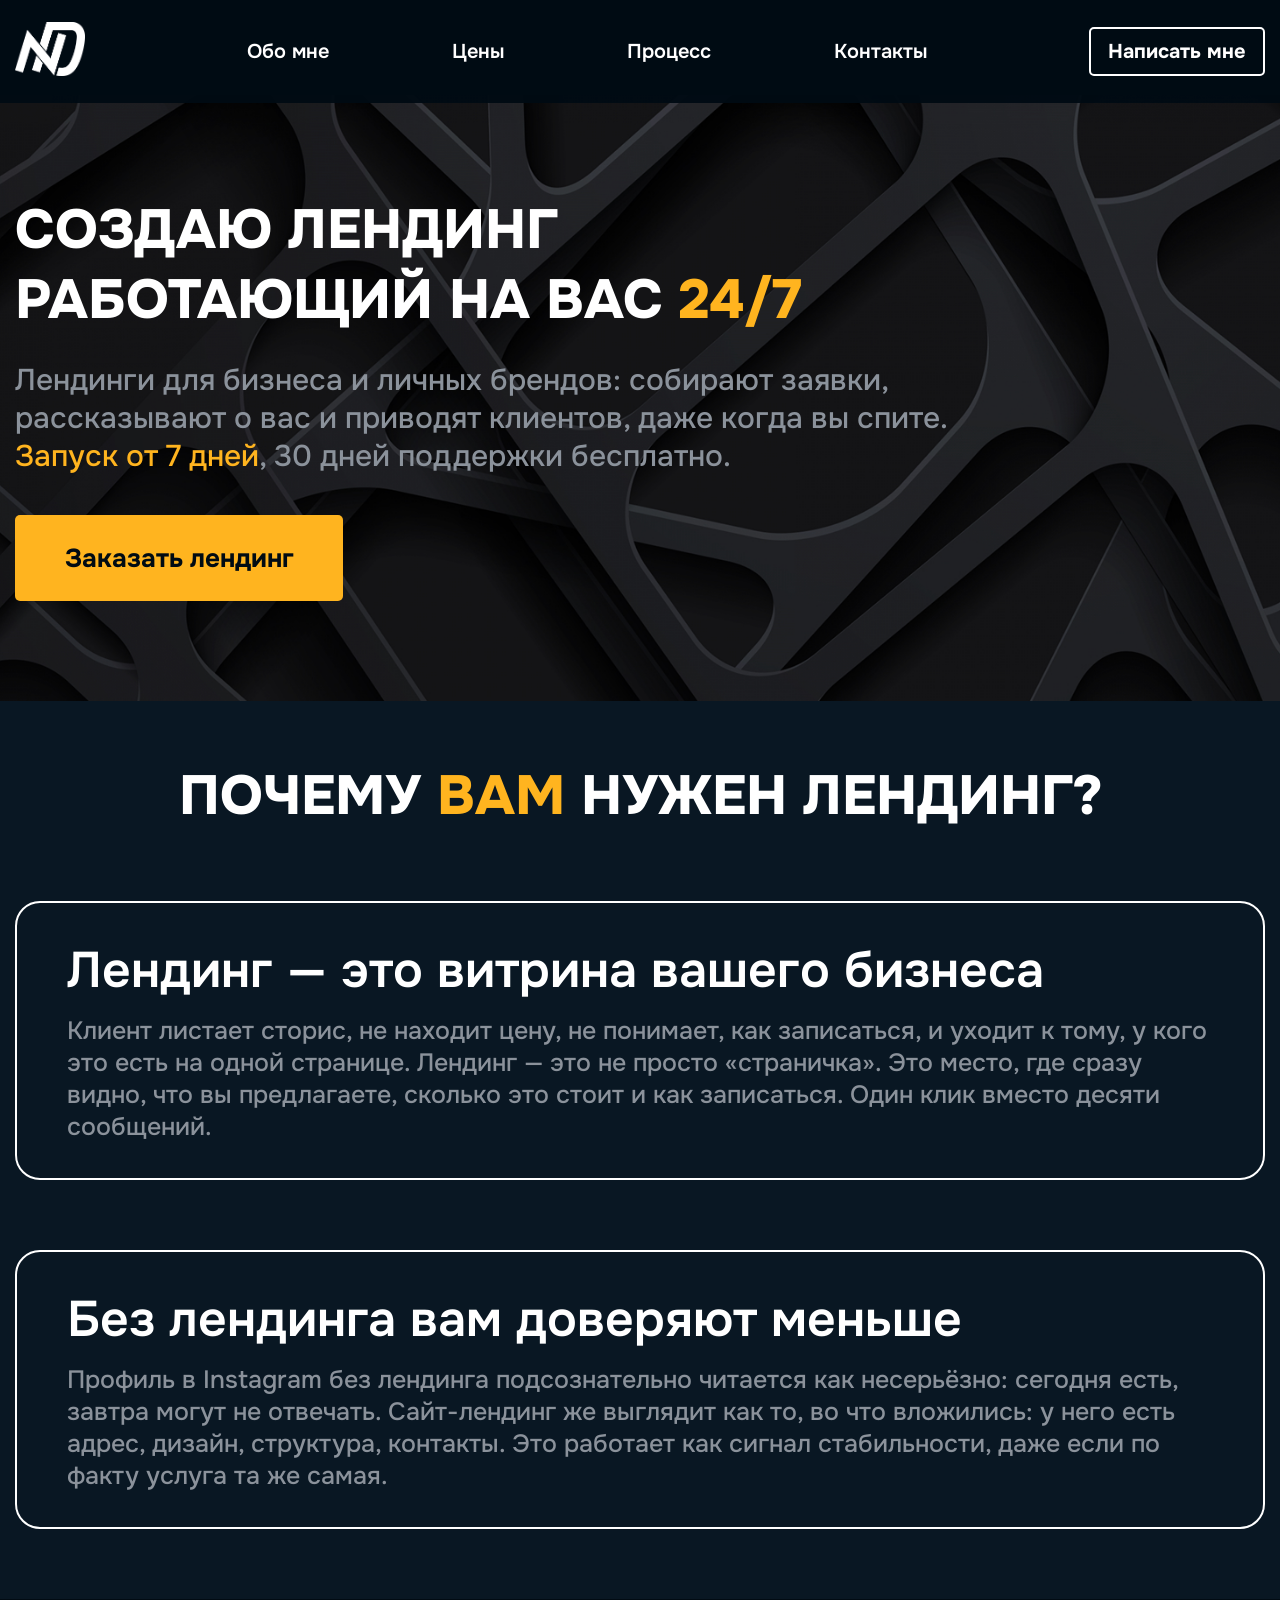
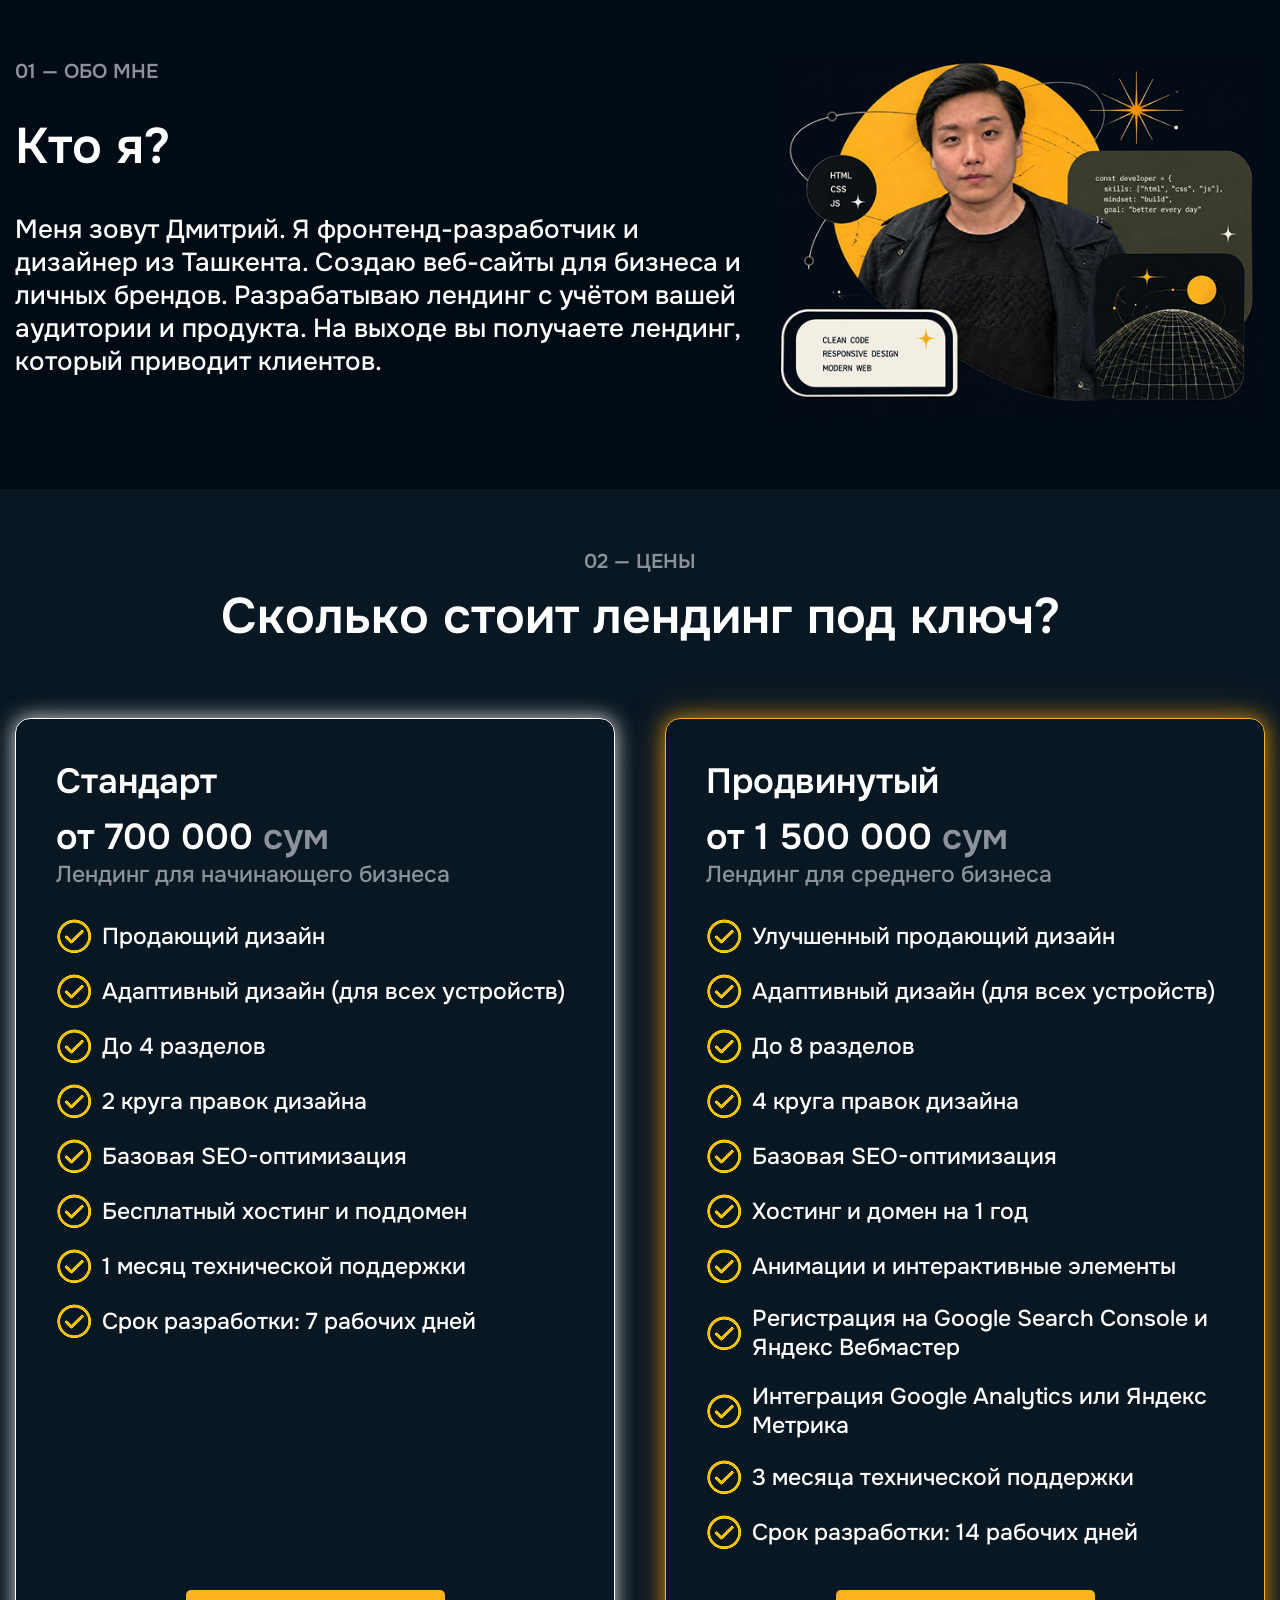
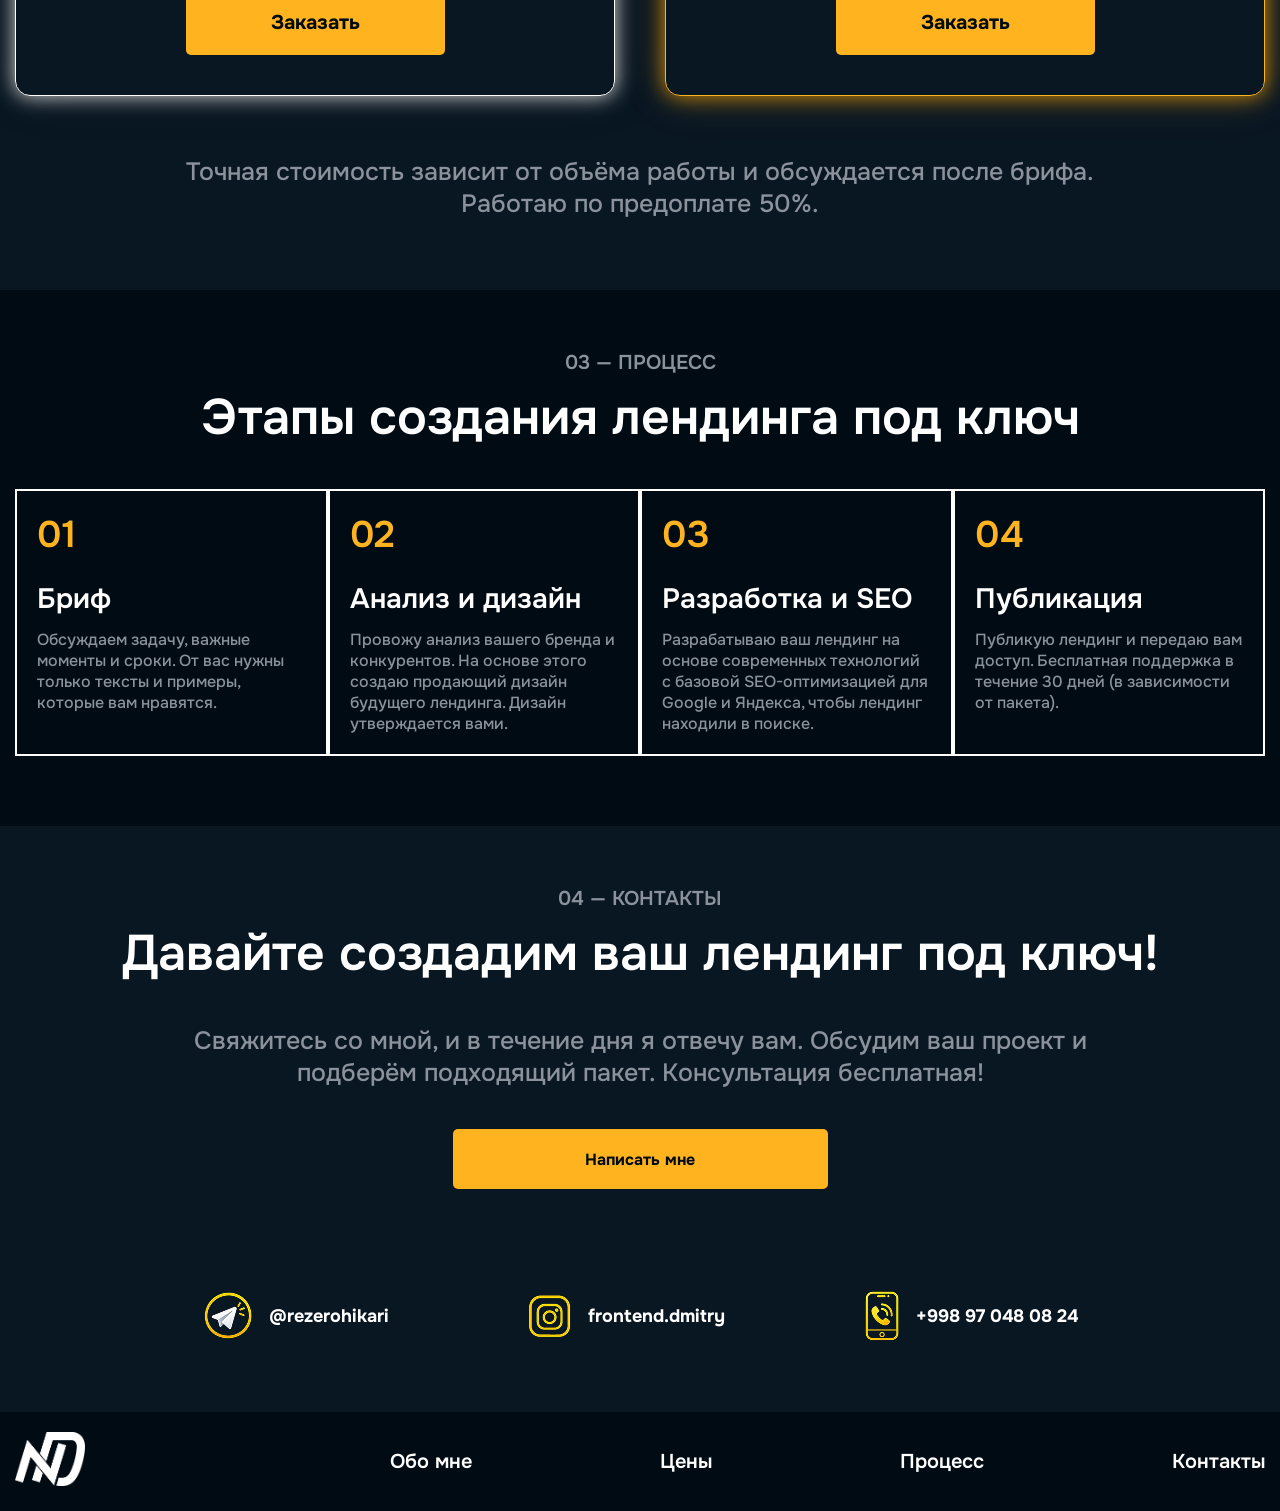
==== commit 0745809d: "Update the price list" ====
--- a/index.html
+++ b/index.html
@@ -175,7 +175,6 @@
                             <li class="pricing-card__item">До 4 разделов</li>
                             <li class="pricing-card__item">2 круга правок дизайна</li>
                             <li class="pricing-card__item">Базовая SEO-оптимизация</li>
-                            <li class="pricing-card__item">Копирайтинг</li>
                             <li class="pricing-card__item">Бесплатный хостинг и поддомен</li>
                             <li class="pricing-card__item">1 месяц технической поддержки</li>
                             <li class="pricing-card__item">Срок разработки: 7 рабочих дней</li>
@@ -190,14 +189,14 @@
                         <p class="pricing-card__description">Лендинг для среднего бизнеса</p>
 
                         <ul class="pricing-card__list">
-                            <li class="pricing-card__item">Продвинутый продающий дизайн</li>
+                            <li class="pricing-card__item">Улучшенный продающий дизайн</li>
                             <li class="pricing-card__item">Адаптивный дизайн (для всех устройств)</li>
                             <li class="pricing-card__item">До 8 разделов</li>
                             <li class="pricing-card__item">4 круга правок дизайна</li>
-                            <li class="pricing-card__item">SEO-оптимизация и индексация</li>
-                            <li class="pricing-card__item">Копирайтинг</li>
+                            <li class="pricing-card__item">Базовая SEO-оптимизация</li>
                             <li class="pricing-card__item">Хостинг и домен на 1 год</li>
                             <li class="pricing-card__item">Анимации и интерактивные элементы</li>
+                            <li class="pricing-card__item">Регистрация на Google Search Console и Яндекс Вебмастер</li>
                             <li class="pricing-card__item">Интеграция Google Analytics или Яндекс Метрика</li>
                             <li class="pricing-card__item">3 месяца технической поддержки</li>
                             <li class="pricing-card__item">Срок разработки: 14 рабочих дней</li>
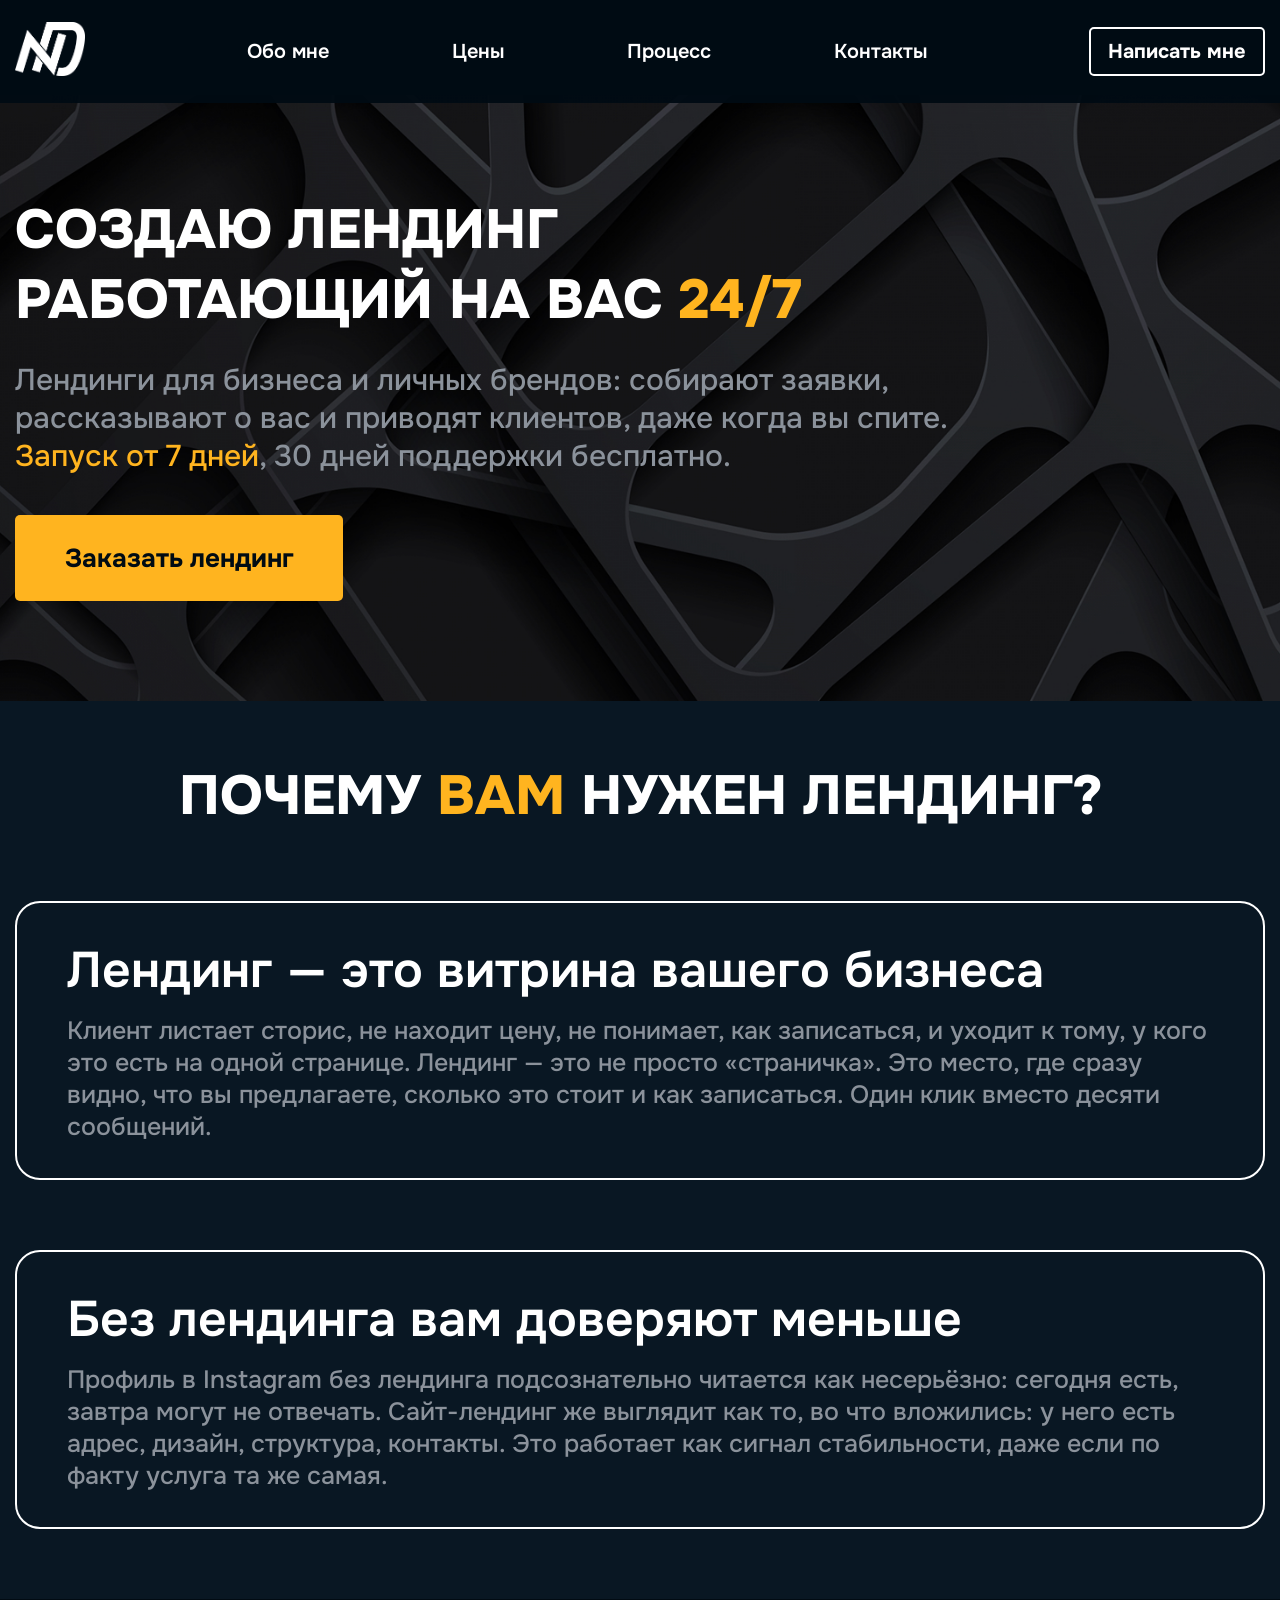
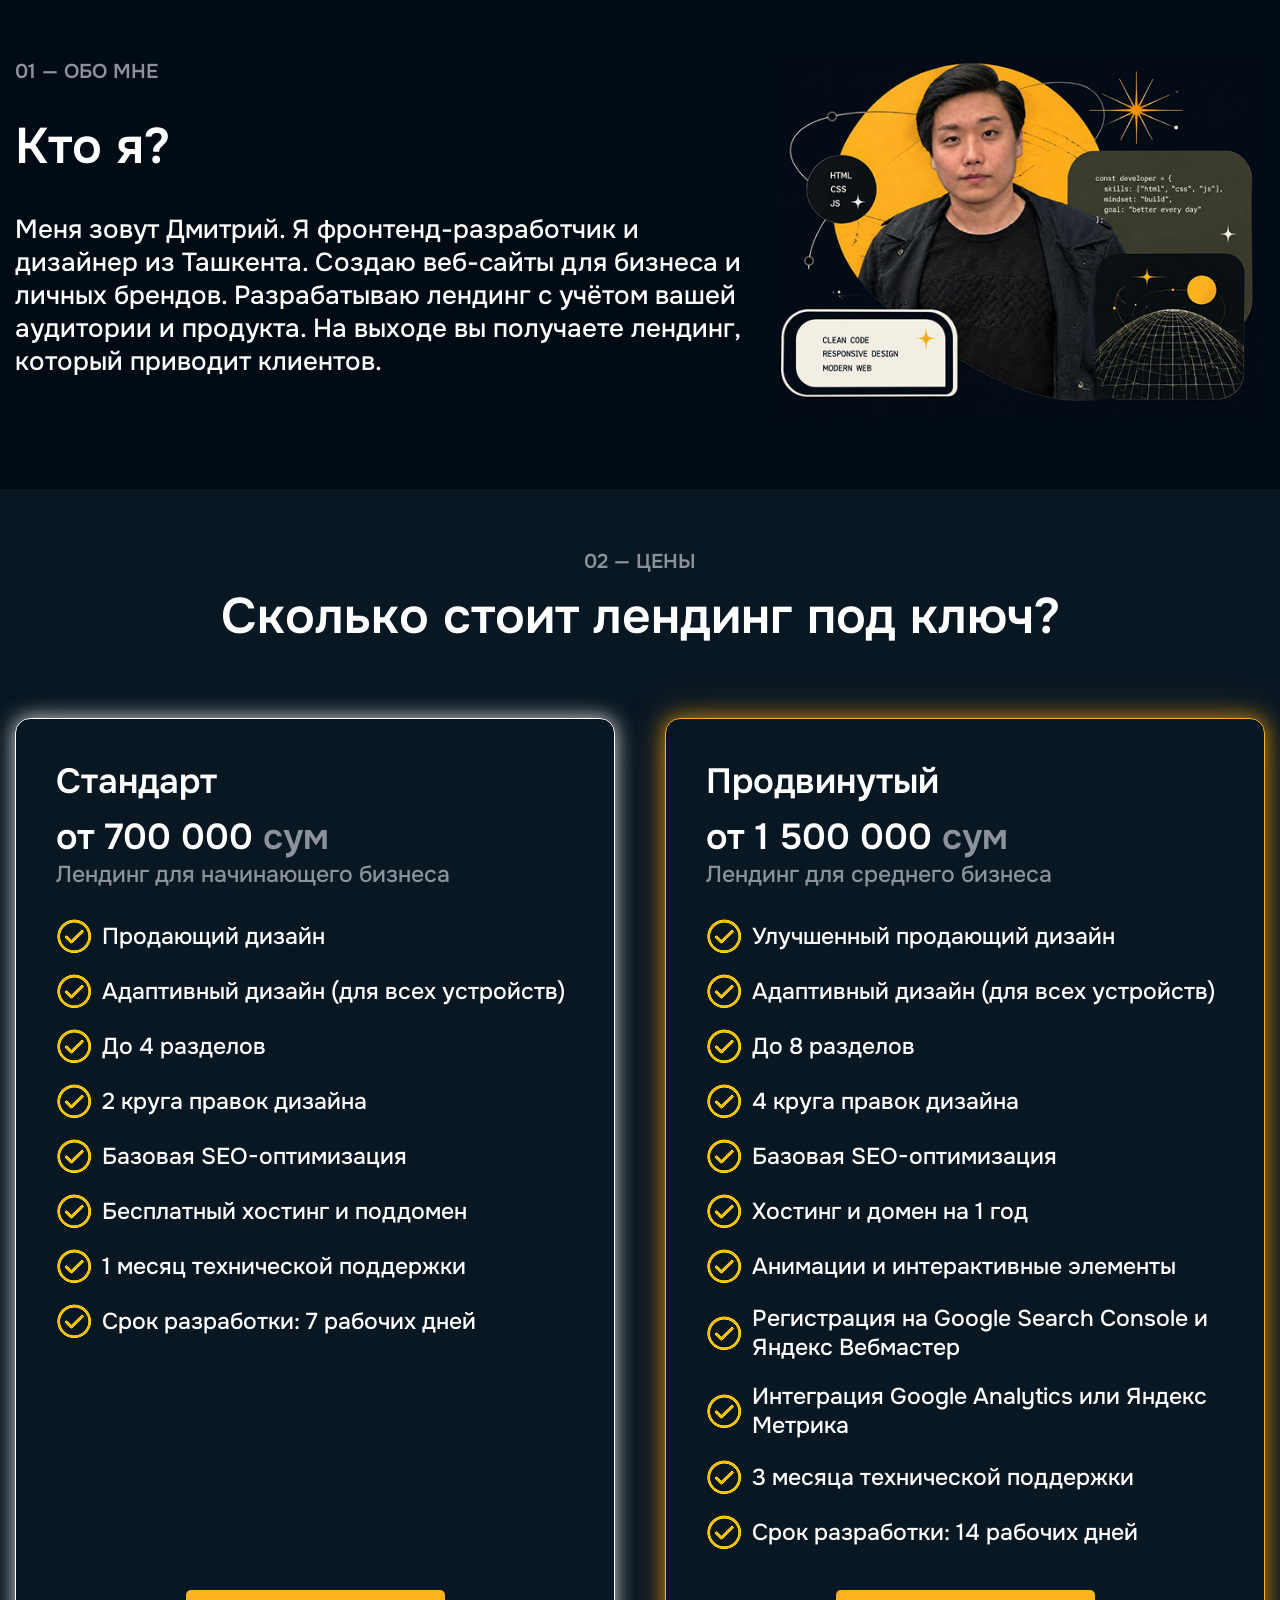
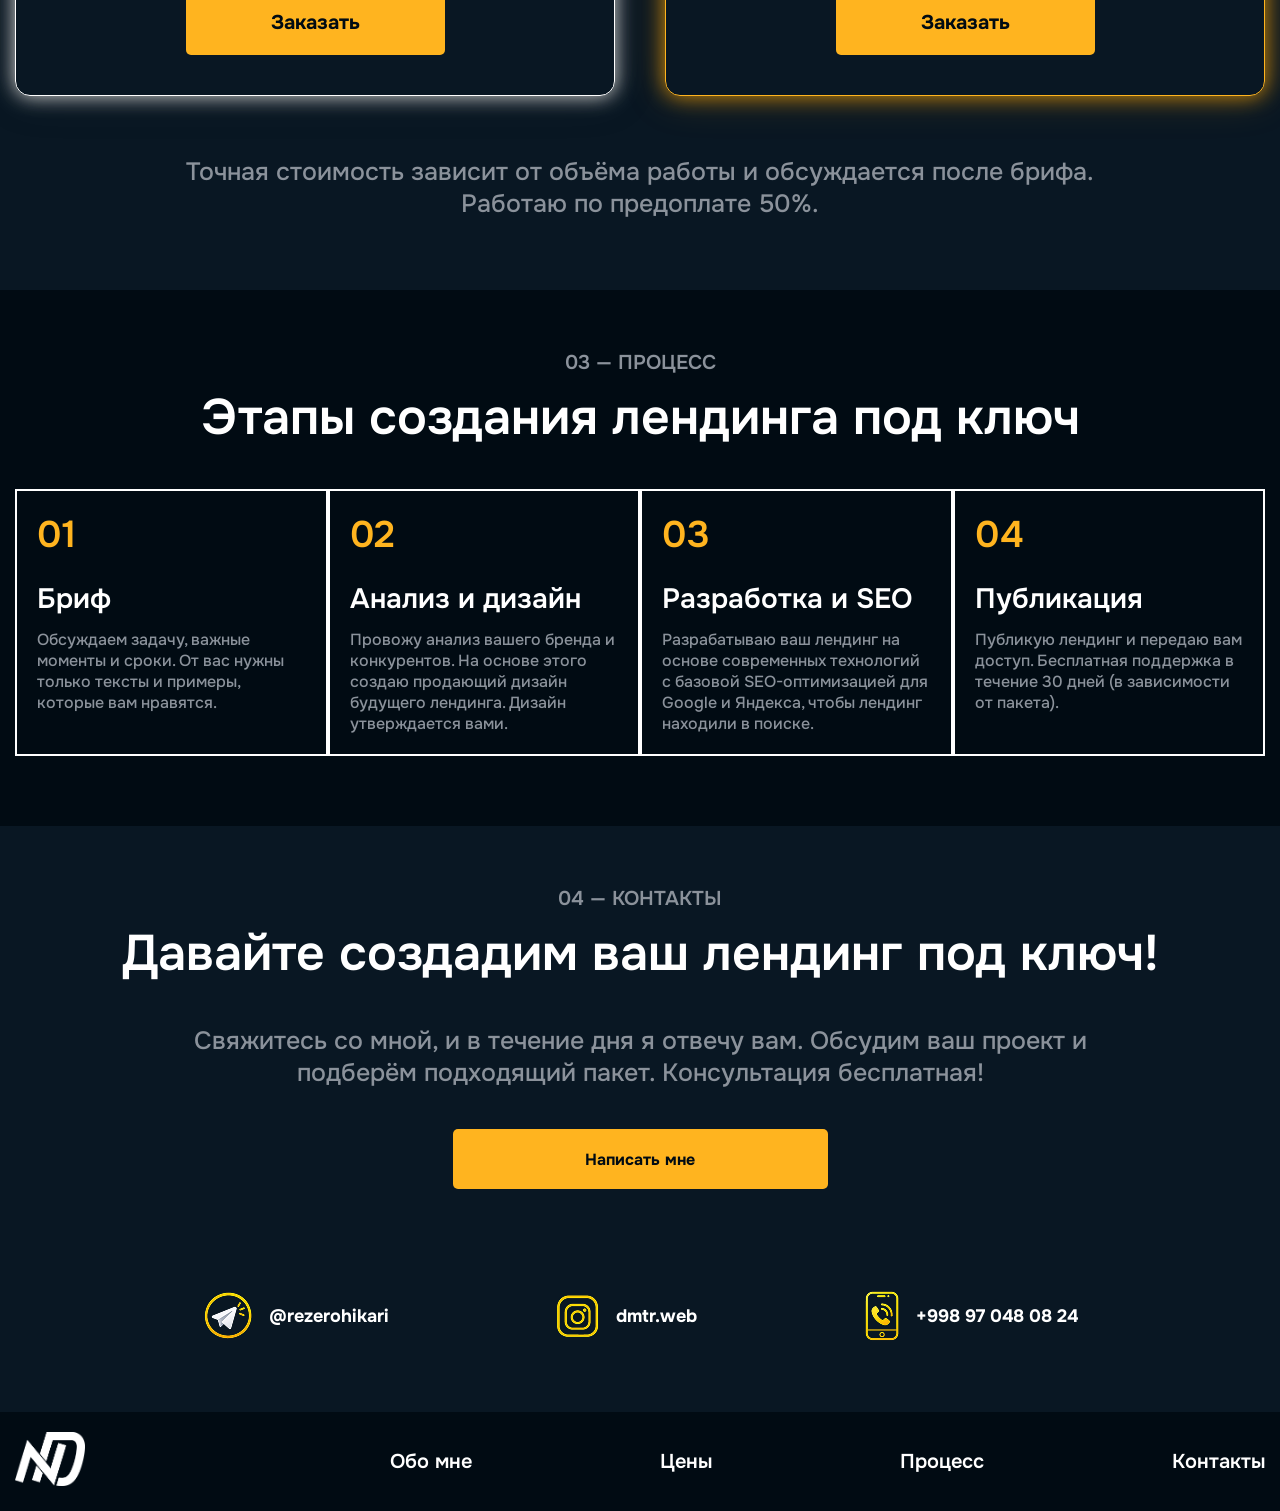
==== commit cc0a177c: "fix: update domain and Instagram links" ====
--- a/index.html
+++ b/index.html
@@ -4,6 +4,30 @@
     <meta charset="UTF-8">
 
     <meta name="google-site-verification" content="KIfWiP0WbK-60u3DD8FT5vbFdm4KnaUSmSQOxGqjL34" />
+
+    <!-- Google tag (gtag.js) -->
+    <script async src="https://www.googletagmanager.com/gtag/js?id=G-3DRL2VCDKP"></script>
+    <script>
+        window.dataLayer = window.dataLayer || [];
+        function gtag(){dataLayer.push(arguments);}
+        gtag('js', new Date());
+
+        gtag('config', 'G-3DRL2VCDKP');
+    </script>
+
+    <!-- Yandex.Metrika counter -->
+    <script type="text/javascript">
+        (function(m,e,t,r,i,k,a){
+            m[i]=m[i]||function(){(m[i].a=m[i].a||[]).push(arguments)};
+            m[i].l=1*new Date();
+            for (var j = 0; j < document.scripts.length; j++) {if (document.scripts[j].src === r) { return; }}
+            k=e.createElement(t),a=e.getElementsByTagName(t)[0],k.async=1,k.src=r,a.parentNode.insertBefore(k,a)
+        })(window, document,'script','https://mc.yandex.ru/metrika/tag.js?id=113083922', 'ym');
+
+        ym(113083922, 'init', {ssr:true, webvisor:true, clickmap:true, ecommerce:"dataLayer", referrer: document.referrer, url: location.href, accurateTrackBounce:true, trackLinks:true});
+    </script>
+    <noscript><div><img src="https://mc.yandex.ru/watch/113083922" style="position:absolute; left:-9999px;" alt="" /></div></noscript>
+    <!-- /Yandex.Metrika counter -->    
     
     <meta name="viewport" content="width=device-width, initial-scale=1.0">
     <title>Дмитрий Нам — Разработка лендингов под ключ в Ташкенте | Landing Page</title>
@@ -13,10 +37,11 @@
 
     <meta property="og:title" content="Дмитрий Нам — Разработка лендингов под ключ">
     <meta property="og:description" content="Создаю продающие лендинги для бизнеса и личных брендов.">
-    <meta property="og:image" content="https://my-page-psi-red.vercel.app/images/preview.jpg">
-    <meta property="og:url" content="https://my-page-psi-red.vercel.app/">
+    <meta property="og:image" content="https://dmtr-web.vercel.app/images/preview.jpg">
+    <meta property="og:url" content="https://dmtr-web.vercel.app/">
     <meta property="og:type" content="website">
-    <link rel="canonical" href="https://my-page-psi-red.vercel.app/">
+    <meta property="og:site_name" content="Дмитрий Нам">
+    <link rel="canonical" href="https://dmtr-web.vercel.app/">
     <meta property="og:locale" content="ru_RU">
 
     <link rel="stylesheet" href="style.css">
@@ -28,7 +53,7 @@
       "@type": "Person",
       "name": "Дмитрий Нам",
       "jobTitle": "Фронтенд-разработчик и дизайнер",
-      "url": "https://my-page-psi-red.vercel.app/",
+      "url": "https://dmtr-web.vercel.app/",
       "telephone": "+998970480824",
       "sameAs": [
         "https://t.me/rezerohikari",
@@ -302,7 +327,7 @@
 
                     <li class="contacts__item">
                         <img src="images/contacts-instagram.png" alt="" class="contacts__icon">
-                        <a href="https://www.instagram.com/frontend.dmitry" class="contacts__link" target="_blank" rel="noopener">frontend.dmitry</a>
+                        <a href="https://www.instagram.com/dmtr.web" class="contacts__link" target="_blank" rel="noopener">dmtr.web</a>
                     </li>
 
                     <li class="contacts__item">
